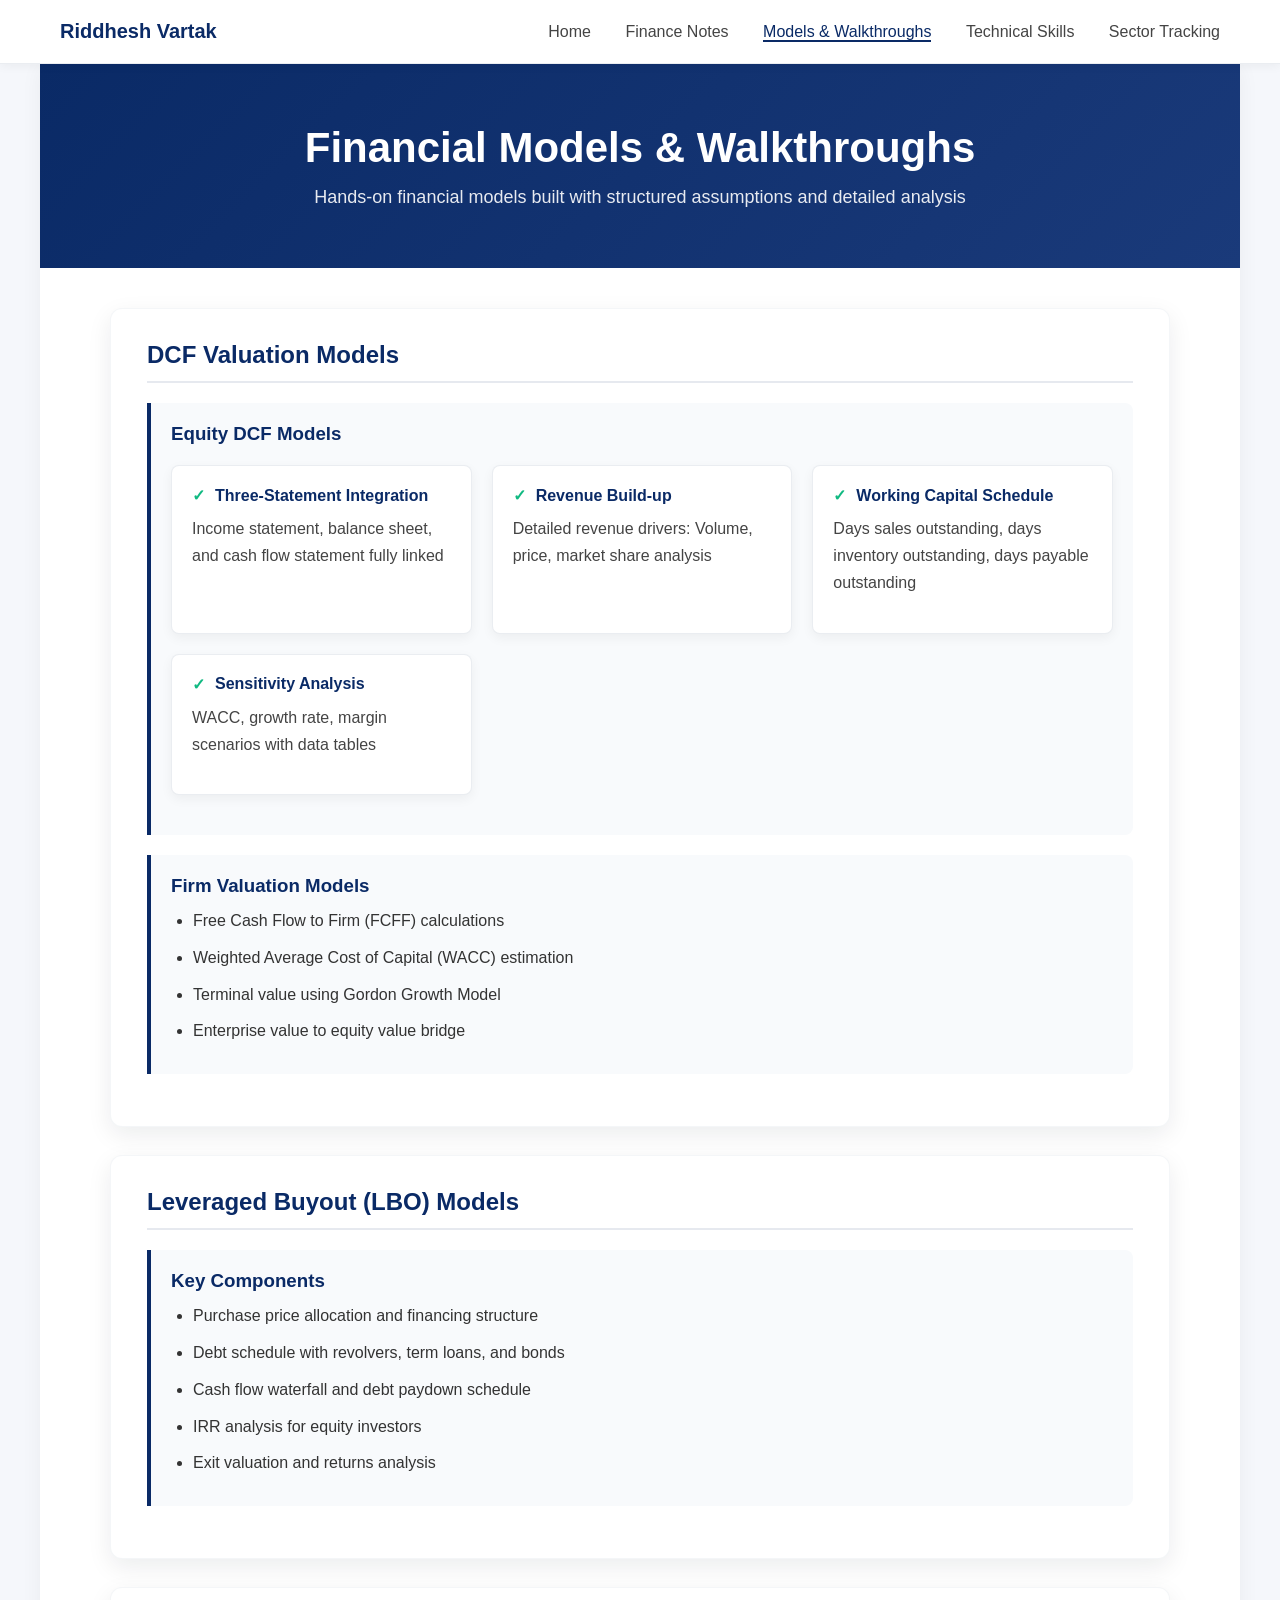
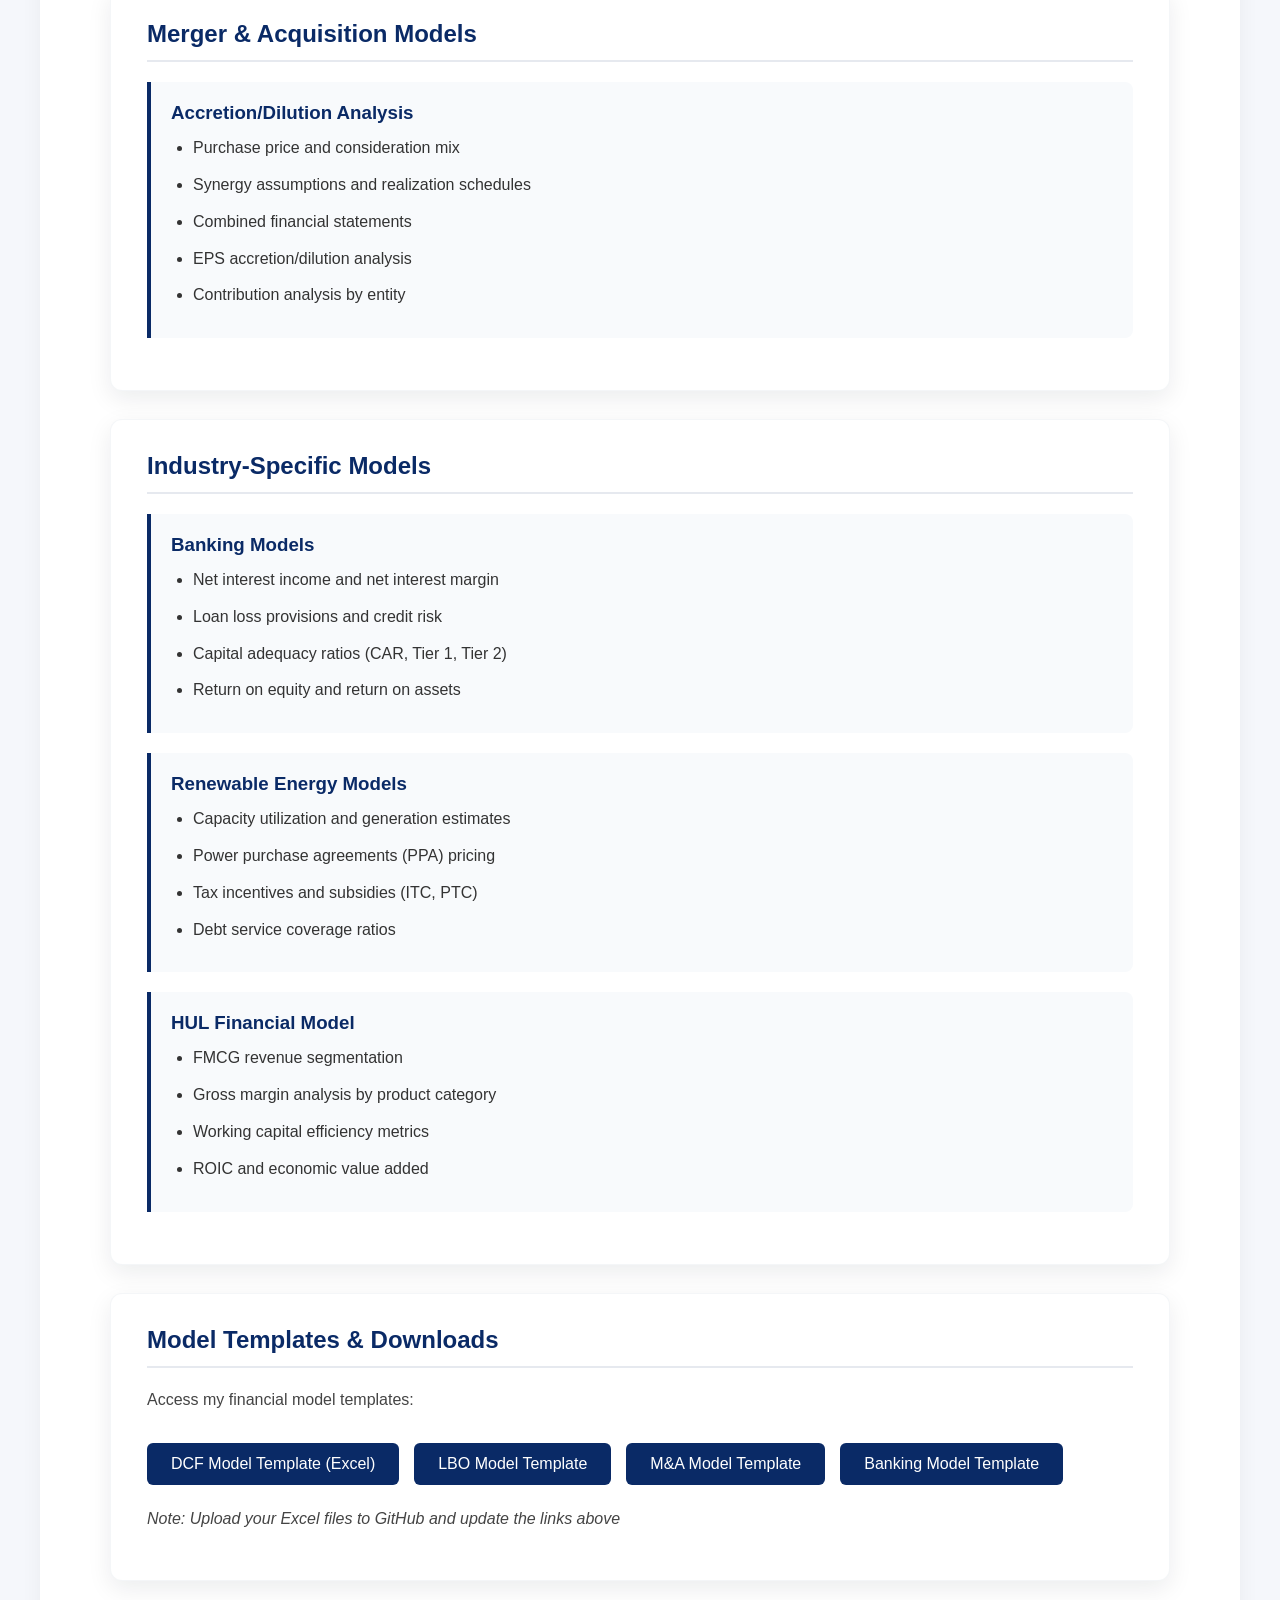
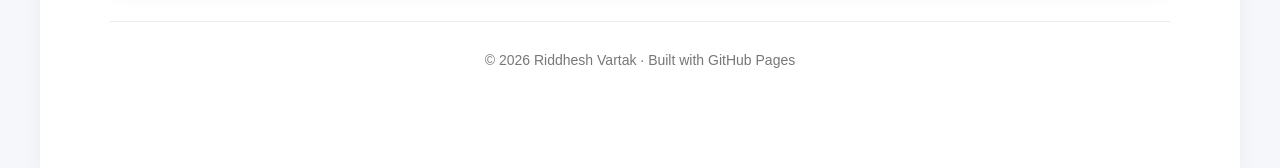
==== skills.html @ 426c2ed9 "Create skills.html" ====
<!DOCTYPE html>
<html lang="en">
<head>
  <meta charset="UTF-8">
  <title>Models & Walkthroughs | Riddhesh Vartak</title>
  <meta name="viewport" content="width=device-width, initial-scale=1.0">

  <style>
    /* COPY ALL THE CSS FROM NOTES.HTML - SAME STYLES */
    * {
      box-sizing: border-box;
      margin: 0;
      padding: 0;
    }

    body {
      font-family: 'Arial', sans-serif;
      background: #f5f7fb;
      color: #222;
    }

    /* NAVIGATION MENU */
    .main-nav {
      background: #ffffff;
      padding: 20px 0;
      border-bottom: 1px solid rgba(148, 163, 184, 0.2);
      box-shadow: 0 2px 10px rgba(0, 0, 0, 0.05);
      position: sticky;
      top: 0;
      z-index: 1000;
    }
    
    .nav-container {
      max-width: 1200px;
      margin: 0 auto;
      padding: 0 20px;
      display: flex;
      justify-content: space-between;
      align-items: center;
    }
    
    .nav-logo {
      font-size: 20px;
      font-weight: 700;
      color: #0a2a66;
      text-decoration: none;
    }
    
    .nav-links a {
      margin-left: 30px;
      color: #444;
      text-decoration: none;
      font-weight: 500;
      transition: color 0.3s;
    }
    
    .nav-links a:hover,
    .nav-links a.active {
      color: #0a2a66;
      border-bottom: 2px solid #0a2a66;
    }
    
    @media (max-width: 768px) {
      .nav-container {
        flex-direction: column;
      }
      
      .nav-links {
        margin-top: 15px;
        display: flex;
        flex-wrap: wrap;
        justify-content: center;
      }
      
      .nav-links a {
        margin: 5px 10px;
      }
    }

    /* MAIN CONTENT AREA */
    .main-content-area {
      max-width: 1200px;
      margin: 0 auto;
      background: #ffffff;
      box-shadow: 0 4px 20px rgba(0, 0, 0, 0.05);
      min-height: 80vh;
    }

    /* PAGE HEADER */
    .page-header {
      background: linear-gradient(135deg, #0a2a66 0%, #1a3a7a 100%);
      color: white;
      padding: 60px 20px;
      text-align: center;
    }

    .page-header h1 {
      font-size: 42px;
      margin-bottom: 15px;
    }

    .page-header p {
      font-size: 18px;
      opacity: 0.9;
      max-width: 700px;
      margin: 0 auto;
    }

    /* MAIN CONTENT */
    .content {
      max-width: 1100px;
      margin: 0 auto;
      padding: 40px 20px 60px;
      background: #ffffff;
    }

    .section {
      background: #ffffff;
      border-radius: 12px;
      padding: 32px 36px;
      margin-bottom: 28px;
      box-shadow: 0 8px 24px rgba(15, 23, 42, 0.08);
      border: 1px solid rgba(148, 163, 184, 0.1);
    }

    .section h2 {
      margin: 0 0 18px;
      color: #0a2a66;
      font-size: 24px;
      font-weight: 700;
      padding-bottom: 12px;
      border-bottom: 2px solid rgba(10, 42, 102, 0.1);
    }

    .section p {
      margin: 0 0 16px;
      color: #444;
      line-height: 1.7;
      font-size: 16px;
    }

    .section ul {
      margin: 8px 0 0;
      padding-left: 22px;
      line-height: 1.8;
      color: #333;
    }

    .section li {
      margin-bottom: 8px;
    }

    .section-note {
      color: #666;
      margin-bottom: 12px;
      font-size: 15px;
      font-style: italic;
    }

    .model-category {
      background: #f8fafc;
      border-left: 4px solid #0a2a66;
      padding: 20px;
      margin: 20px 0;
      border-radius: 0 8px 8px 0;
    }

    .model-category h3 {
      color: #0a2a66;
      margin-bottom: 10px;
    }

    .model-features {
      display: grid;
      grid-template-columns: repeat(auto-fit, minmax(300px, 1fr));
      gap: 20px;
      margin: 20px 0;
    }

    .feature-card {
      background: white;
      border: 1px solid rgba(148, 163, 184, 0.2);
      border-radius: 8px;
      padding: 20px;
      box-shadow: 0 4px 12px rgba(0, 0, 0, 0.05);
    }

    .feature-card h4 {
      color: #0a2a66;
      margin-bottom: 10px;
      display: flex;
      align-items: center;
      gap: 10px;
    }

    .feature-card h4::before {
      content: "✓";
      color: #10b981;
      font-weight: bold;
    }

    .download-link {
      display: inline-block;
      background: #0a2a66;
      color: white;
      padding: 12px 24px;
      border-radius: 6px;
      text-decoration: none;
      margin-top: 10px;
      font-weight: 500;
      transition: background 0.3s;
    }

    .download-link:hover {
      background: #1a3a7a;
    }

    .footer {
      text-align: center;
      color: #777;
      font-size: 14px;
      padding: 30px 0 40px;
      border-top: 1px solid rgba(148, 163, 184, 0.2);
      margin-top: 40px;
      background: #ffffff;
    }

    @media (max-width: 768px) {
      .page-header {
        padding: 40px 20px;
      }
      
      .page-header h1 {
        font-size: 32px;
      }
      
      .model-features {
        grid-template-columns: 1fr;
      }
    }
  </style>
</head>

<body>
  <!-- NAVIGATION MENU -->
  <nav class="main-nav">
    <div class="nav-container">
      <a href="index.html" class="nav-logo">Riddhesh Vartak</a>
      <div class="nav-links">
        <a href="index.html">Home</a>
        <a href="notes.html">Finance Notes</a>
        <a href="models.html" class="active">Models & Walkthroughs</a>
        <a href="skills.html">Technical Skills</a>
        <a href="sectors.html">Sector Tracking</a>
      </div>
    </div>
  </nav>

  <!-- MAIN CONTENT AREA -->
  <div class="main-content-area">
    
    <!-- PAGE HEADER -->
    <div class="page-header">
      <h1>Financial Models & Walkthroughs</h1>
      <p>Hands-on financial models built with structured assumptions and detailed analysis</p>
    </div>

    <!-- MAIN CONTENT -->
    <main class="content">
      <section class="section">
        <h2>DCF Valuation Models</h2>
        <div class="model-category">
          <h3>Equity DCF Models</h3>
          <div class="model-features">
            <div class="feature-card">
              <h4>Three-Statement Integration</h4>
              <p>Income statement, balance sheet, and cash flow statement fully linked</p>
            </div>
            <div class="feature-card">
              <h4>Revenue Build-up</h4>
              <p>Detailed revenue drivers: Volume, price, market share analysis</p>
            </div>
            <div class="feature-card">
              <h4>Working Capital Schedule</h4>
              <p>Days sales outstanding, days inventory outstanding, days payable outstanding</p>
            </div>
            <div class="feature-card">
              <h4>Sensitivity Analysis</h4>
              <p>WACC, growth rate, margin scenarios with data tables</p>
            </div>
          </div>
        </div>

        <div class="model-category">
          <h3>Firm Valuation Models</h3>
          <ul>
            <li>Free Cash Flow to Firm (FCFF) calculations</li>
            <li>Weighted Average Cost of Capital (WACC) estimation</li>
            <li>Terminal value using Gordon Growth Model</li>
            <li>Enterprise value to equity value bridge</li>
          </ul>
        </div>
      </section>

      <section class="section">
        <h2>Leveraged Buyout (LBO) Models</h2>
        <div class="model-category">
          <h3>Key Components</h3>
          <ul>
            <li>Purchase price allocation and financing structure</li>
            <li>Debt schedule with revolvers, term loans, and bonds</li>
            <li>Cash flow waterfall and debt paydown schedule</li>
            <li>IRR analysis for equity investors</li>
            <li>Exit valuation and returns analysis</li>
          </ul>
        </div>
      </section>

      <section class="section">
        <h2>Merger & Acquisition Models</h2>
        <div class="model-category">
          <h3>Accretion/Dilution Analysis</h3>
          <ul>
            <li>Purchase price and consideration mix</li>
            <li>Synergy assumptions and realization schedules</li>
            <li>Combined financial statements</li>
            <li>EPS accretion/dilution analysis</li>
            <li>Contribution analysis by entity</li>
          </ul>
        </div>
      </section>

      <section class="section">
        <h2>Industry-Specific Models</h2>
        <div class="model-category">
          <h3>Banking Models</h3>
          <ul>
            <li>Net interest income and net interest margin</li>
            <li>Loan loss provisions and credit risk</li>
            <li>Capital adequacy ratios (CAR, Tier 1, Tier 2)</li>
            <li>Return on equity and return on assets</li>
          </ul>
        </div>

        <div class="model-category">
          <h3>Renewable Energy Models</h3>
          <ul>
            <li>Capacity utilization and generation estimates</li>
            <li>Power purchase agreements (PPA) pricing</li>
            <li>Tax incentives and subsidies (ITC, PTC)</li>
            <li>Debt service coverage ratios</li>
          </ul>
        </div>

        <div class="model-category">
          <h3>HUL Financial Model</h3>
          <ul>
            <li>FMCG revenue segmentation</li>
            <li>Gross margin analysis by product category</li>
            <li>Working capital efficiency metrics</li>
            <li>ROIC and economic value added</li>
          </ul>
        </div>
      </section>

      <section class="section">
        <h2>Model Templates & Downloads</h2>
        <p>Access my financial model templates:</p>
        <div style="display: flex; gap: 15px; flex-wrap: wrap; margin-top: 20px;">
          <a href="#" class="download-link">DCF Model Template (Excel)</a>
          <a href="#" class="download-link">LBO Model Template</a>
          <a href="#" class="download-link">M&A Model Template</a>
          <a href="#" class="download-link">Banking Model Template</a>
        </div>
        <p class="section-note" style="margin-top: 20px;">Note: Upload your Excel files to GitHub and update the links above</p>
      </section>

      <div class="footer">
        © 2026 Riddhesh Vartak · Built with GitHub Pages
      </div>
    </main>
  </div>
</body>
</html>
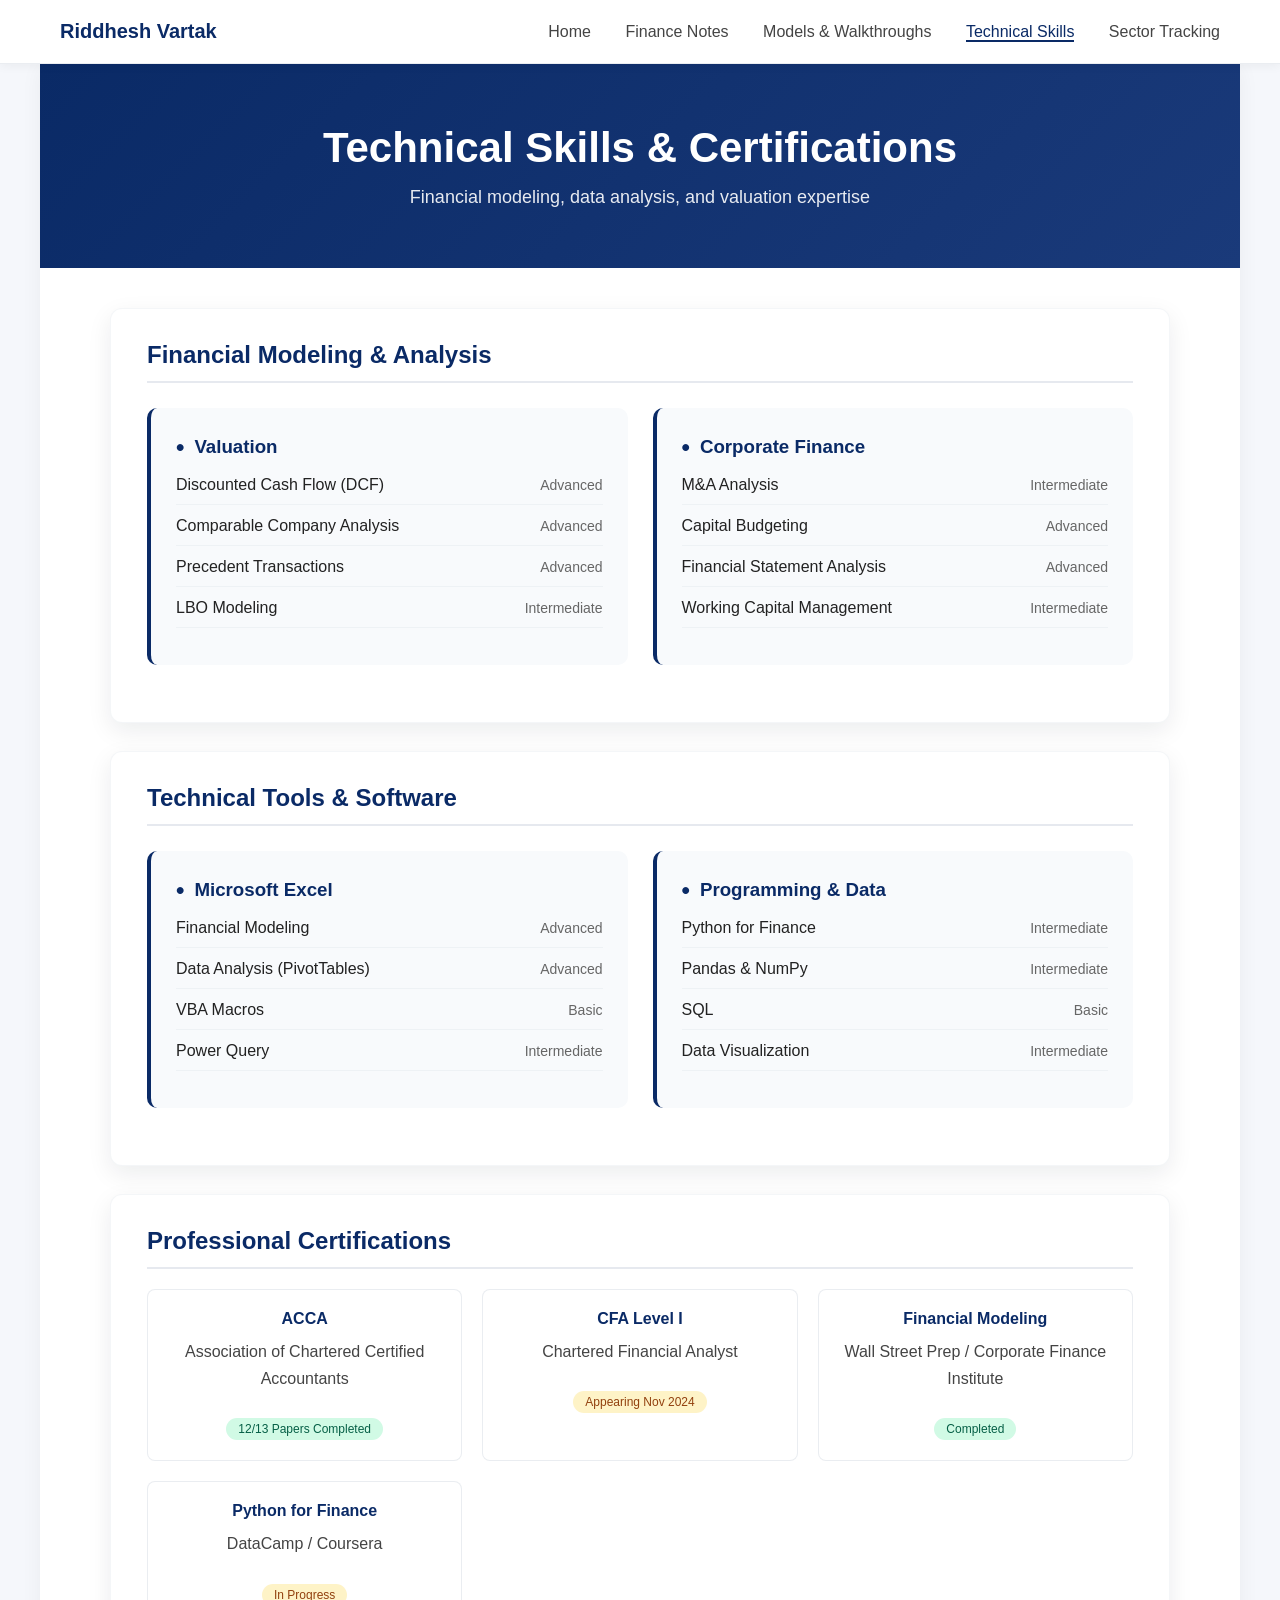
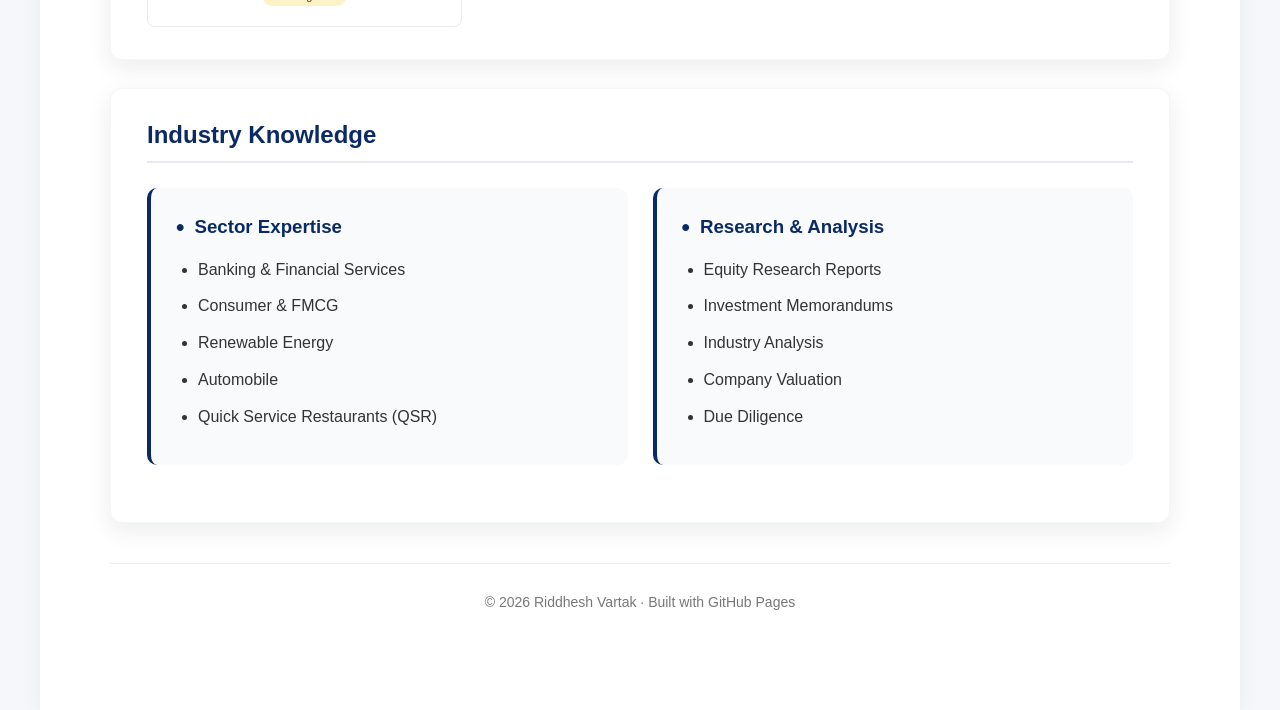
==== commit 990d44ba: "Update skills.html" ====
--- a/skills.html
+++ b/skills.html
@@ -2,7 +2,7 @@
 <html lang="en">
 <head>
   <meta charset="UTF-8">
-  <title>Models & Walkthroughs | Riddhesh Vartak</title>
+  <title>Technical Skills | Riddhesh Vartak</title>
   <meta name="viewport" content="width=device-width, initial-scale=1.0">
 
   <style>
@@ -150,69 +150,94 @@
       margin-bottom: 8px;
     }
 
-    .section-note {
-      color: #666;
-      margin-bottom: 12px;
-      font-size: 15px;
-      font-style: italic;
-    }
-
-    .model-category {
-      background: #f8fafc;
-      border-left: 4px solid #0a2a66;
-      padding: 20px;
-      margin: 20px 0;
-      border-radius: 0 8px 8px 0;
-    }
-
-    .model-category h3 {
-      color: #0a2a66;
-      margin-bottom: 10px;
-    }
-
-    .model-features {
+    .skills-grid {
       display: grid;
       grid-template-columns: repeat(auto-fit, minmax(300px, 1fr));
+      gap: 25px;
+      margin: 25px 0;
+    }
+
+    .skill-category {
+      background: #f8fafc;
+      border-radius: 10px;
+      padding: 25px;
+      border-left: 4px solid #0a2a66;
+    }
+
+    .skill-category h3 {
+      color: #0a2a66;
+      margin-bottom: 15px;
+      display: flex;
+      align-items: center;
+      gap: 10px;
+    }
+
+    .skill-category h3::before {
+      content: "•";
+      color: #0a2a66;
+      font-size: 24px;
+    }
+
+    .skill-item {
+      display: flex;
+      justify-content: space-between;
+      align-items: center;
+      margin: 12px 0;
+      padding-bottom: 10px;
+      border-bottom: 1px solid rgba(148, 163, 184, 0.1);
+    }
+
+    .skill-name {
+      font-weight: 500;
+    }
+
+    .skill-level {
+      color: #666;
+      font-size: 14px;
+    }
+
+    .certifications {
+      display: grid;
+      grid-template-columns: repeat(auto-fit, minmax(250px, 1fr));
       gap: 20px;
-      margin: 20px 0;
-    }
-
-    .feature-card {
+      margin-top: 20px;
+    }
+
+    .cert-card {
       background: white;
       border: 1px solid rgba(148, 163, 184, 0.2);
       border-radius: 8px;
       padding: 20px;
-      box-shadow: 0 4px 12px rgba(0, 0, 0, 0.05);
-    }
-
-    .feature-card h4 {
+      text-align: center;
+    }
+
+    .cert-card h4 {
       color: #0a2a66;
       margin-bottom: 10px;
-      display: flex;
-      align-items: center;
-      gap: 10px;
-    }
-
-    .feature-card h4::before {
-      content: "✓";
-      color: #10b981;
-      font-weight: bold;
-    }
-
-    .download-link {
+    }
+
+    .cert-card .status {
       display: inline-block;
-      background: #0a2a66;
-      color: white;
-      padding: 12px 24px;
-      border-radius: 6px;
-      text-decoration: none;
+      padding: 4px 12px;
+      border-radius: 20px;
+      font-size: 12px;
+      font-weight: 500;
       margin-top: 10px;
-      font-weight: 500;
-      transition: background 0.3s;
-    }
-
-    .download-link:hover {
-      background: #1a3a7a;
+    }
+
+    .status.completed {
+      background: #d1fae5;
+      color: #065f46;
+    }
+
+    .status.in-progress {
+      background: #fef3c7;
+      color: #92400e;
+    }
+
+    .status.planned {
+      background: #e0e7ff;
+      color: #3730a3;
     }
 
     .footer {
@@ -234,7 +259,11 @@
         font-size: 32px;
       }
       
-      .model-features {
+      .skills-grid {
+        grid-template-columns: 1fr;
+      }
+      
+      .certifications {
         grid-template-columns: 1fr;
       }
     }
@@ -249,8 +278,8 @@
       <div class="nav-links">
         <a href="index.html">Home</a>
         <a href="notes.html">Finance Notes</a>
-        <a href="models.html" class="active">Models & Walkthroughs</a>
-        <a href="skills.html">Technical Skills</a>
+        <a href="models.html">Models & Walkthroughs</a>
+        <a href="skills.html" class="active">Technical Skills</a>
         <a href="sectors.html">Sector Tracking</a>
       </div>
     </div>
@@ -261,118 +290,156 @@
     
     <!-- PAGE HEADER -->
     <div class="page-header">
-      <h1>Financial Models & Walkthroughs</h1>
-      <p>Hands-on financial models built with structured assumptions and detailed analysis</p>
+      <h1>Technical Skills & Certifications</h1>
+      <p>Financial modeling, data analysis, and valuation expertise</p>
     </div>
 
     <!-- MAIN CONTENT -->
     <main class="content">
       <section class="section">
-        <h2>DCF Valuation Models</h2>
-        <div class="model-category">
-          <h3>Equity DCF Models</h3>
-          <div class="model-features">
-            <div class="feature-card">
-              <h4>Three-Statement Integration</h4>
-              <p>Income statement, balance sheet, and cash flow statement fully linked</p>
-            </div>
-            <div class="feature-card">
-              <h4>Revenue Build-up</h4>
-              <p>Detailed revenue drivers: Volume, price, market share analysis</p>
-            </div>
-            <div class="feature-card">
-              <h4>Working Capital Schedule</h4>
-              <p>Days sales outstanding, days inventory outstanding, days payable outstanding</p>
-            </div>
-            <div class="feature-card">
-              <h4>Sensitivity Analysis</h4>
-              <p>WACC, growth rate, margin scenarios with data tables</p>
-            </div>
-          </div>
-        </div>
-
-        <div class="model-category">
-          <h3>Firm Valuation Models</h3>
-          <ul>
-            <li>Free Cash Flow to Firm (FCFF) calculations</li>
-            <li>Weighted Average Cost of Capital (WACC) estimation</li>
-            <li>Terminal value using Gordon Growth Model</li>
-            <li>Enterprise value to equity value bridge</li>
-          </ul>
+        <h2>Financial Modeling & Analysis</h2>
+        <div class="skills-grid">
+          <div class="skill-category">
+            <h3>Valuation</h3>
+            <div class="skill-item">
+              <span class="skill-name">Discounted Cash Flow (DCF)</span>
+              <span class="skill-level">Advanced</span>
+            </div>
+            <div class="skill-item">
+              <span class="skill-name">Comparable Company Analysis</span>
+              <span class="skill-level">Advanced</span>
+            </div>
+            <div class="skill-item">
+              <span class="skill-name">Precedent Transactions</span>
+              <span class="skill-level">Advanced</span>
+            </div>
+            <div class="skill-item">
+              <span class="skill-name">LBO Modeling</span>
+              <span class="skill-level">Intermediate</span>
+            </div>
+          </div>
+
+          <div class="skill-category">
+            <h3>Corporate Finance</h3>
+            <div class="skill-item">
+              <span class="skill-name">M&A Analysis</span>
+              <span class="skill-level">Intermediate</span>
+            </div>
+            <div class="skill-item">
+              <span class="skill-name">Capital Budgeting</span>
+              <span class="skill-level">Advanced</span>
+            </div>
+            <div class="skill-item">
+              <span class="skill-name">Financial Statement Analysis</span>
+              <span class="skill-level">Advanced</span>
+            </div>
+            <div class="skill-item">
+              <span class="skill-name">Working Capital Management</span>
+              <span class="skill-level">Intermediate</span>
+            </div>
+          </div>
         </div>
       </section>
 
       <section class="section">
-        <h2>Leveraged Buyout (LBO) Models</h2>
-        <div class="model-category">
-          <h3>Key Components</h3>
-          <ul>
-            <li>Purchase price allocation and financing structure</li>
-            <li>Debt schedule with revolvers, term loans, and bonds</li>
-            <li>Cash flow waterfall and debt paydown schedule</li>
-            <li>IRR analysis for equity investors</li>
-            <li>Exit valuation and returns analysis</li>
-          </ul>
+        <h2>Technical Tools & Software</h2>
+        <div class="skills-grid">
+          <div class="skill-category">
+            <h3>Microsoft Excel</h3>
+            <div class="skill-item">
+              <span class="skill-name">Financial Modeling</span>
+              <span class="skill-level">Advanced</span>
+            </div>
+            <div class="skill-item">
+              <span class="skill-name">Data Analysis (PivotTables)</span>
+              <span class="skill-level">Advanced</span>
+            </div>
+            <div class="skill-item">
+              <span class="skill-name">VBA Macros</span>
+              <span class="skill-level">Basic</span>
+            </div>
+            <div class="skill-item">
+              <span class="skill-name">Power Query</span>
+              <span class="skill-level">Intermediate</span>
+            </div>
+          </div>
+
+          <div class="skill-category">
+            <h3>Programming & Data</h3>
+            <div class="skill-item">
+              <span class="skill-name">Python for Finance</span>
+              <span class="skill-level">Intermediate</span>
+            </div>
+            <div class="skill-item">
+              <span class="skill-name">Pandas & NumPy</span>
+              <span class="skill-level">Intermediate</span>
+            </div>
+            <div class="skill-item">
+              <span class="skill-name">SQL</span>
+              <span class="skill-level">Basic</span>
+            </div>
+            <div class="skill-item">
+              <span class="skill-name">Data Visualization</span>
+              <span class="skill-level">Intermediate</span>
+            </div>
+          </div>
         </div>
       </section>
 
       <section class="section">
-        <h2>Merger & Acquisition Models</h2>
-        <div class="model-category">
-          <h3>Accretion/Dilution Analysis</h3>
-          <ul>
-            <li>Purchase price and consideration mix</li>
-            <li>Synergy assumptions and realization schedules</li>
-            <li>Combined financial statements</li>
-            <li>EPS accretion/dilution analysis</li>
-            <li>Contribution analysis by entity</li>
-          </ul>
+        <h2>Professional Certifications</h2>
+        <div class="certifications">
+          <div class="cert-card">
+            <h4>ACCA</h4>
+            <p>Association of Chartered Certified Accountants</p>
+            <span class="status completed">12/13 Papers Completed</span>
+          </div>
+          
+          <div class="cert-card">
+            <h4>CFA Level I</h4>
+            <p>Chartered Financial Analyst</p>
+            <span class="status in-progress">Appearing Nov 2024</span>
+          </div>
+          
+          <div class="cert-card">
+            <h4>Financial Modeling</h4>
+            <p>Wall Street Prep / Corporate Finance Institute</p>
+            <span class="status completed">Completed</span>
+          </div>
+          
+          <div class="cert-card">
+            <h4>Python for Finance</h4>
+            <p>DataCamp / Coursera</p>
+            <span class="status in-progress">In Progress</span>
+          </div>
         </div>
       </section>
 
       <section class="section">
-        <h2>Industry-Specific Models</h2>
-        <div class="model-category">
-          <h3>Banking Models</h3>
-          <ul>
-            <li>Net interest income and net interest margin</li>
-            <li>Loan loss provisions and credit risk</li>
-            <li>Capital adequacy ratios (CAR, Tier 1, Tier 2)</li>
-            <li>Return on equity and return on assets</li>
-          </ul>
+        <h2>Industry Knowledge</h2>
+        <div class="skills-grid">
+          <div class="skill-category">
+            <h3>Sector Expertise</h3>
+            <ul>
+              <li>Banking & Financial Services</li>
+              <li>Consumer & FMCG</li>
+              <li>Renewable Energy</li>
+              <li>Automobile</li>
+              <li>Quick Service Restaurants (QSR)</li>
+            </ul>
+          </div>
+
+          <div class="skill-category">
+            <h3>Research & Analysis</h3>
+            <ul>
+              <li>Equity Research Reports</li>
+              <li>Investment Memorandums</li>
+              <li>Industry Analysis</li>
+              <li>Company Valuation</li>
+              <li>Due Diligence</li>
+            </ul>
+          </div>
         </div>
-
-        <div class="model-category">
-          <h3>Renewable Energy Models</h3>
-          <ul>
-            <li>Capacity utilization and generation estimates</li>
-            <li>Power purchase agreements (PPA) pricing</li>
-            <li>Tax incentives and subsidies (ITC, PTC)</li>
-            <li>Debt service coverage ratios</li>
-          </ul>
-        </div>
-
-        <div class="model-category">
-          <h3>HUL Financial Model</h3>
-          <ul>
-            <li>FMCG revenue segmentation</li>
-            <li>Gross margin analysis by product category</li>
-            <li>Working capital efficiency metrics</li>
-            <li>ROIC and economic value added</li>
-          </ul>
-        </div>
-      </section>
-
-      <section class="section">
-        <h2>Model Templates & Downloads</h2>
-        <p>Access my financial model templates:</p>
-        <div style="display: flex; gap: 15px; flex-wrap: wrap; margin-top: 20px;">
-          <a href="#" class="download-link">DCF Model Template (Excel)</a>
-          <a href="#" class="download-link">LBO Model Template</a>
-          <a href="#" class="download-link">M&A Model Template</a>
-          <a href="#" class="download-link">Banking Model Template</a>
-        </div>
-        <p class="section-note" style="margin-top: 20px;">Note: Upload your Excel files to GitHub and update the links above</p>
       </section>
 
       <div class="footer">
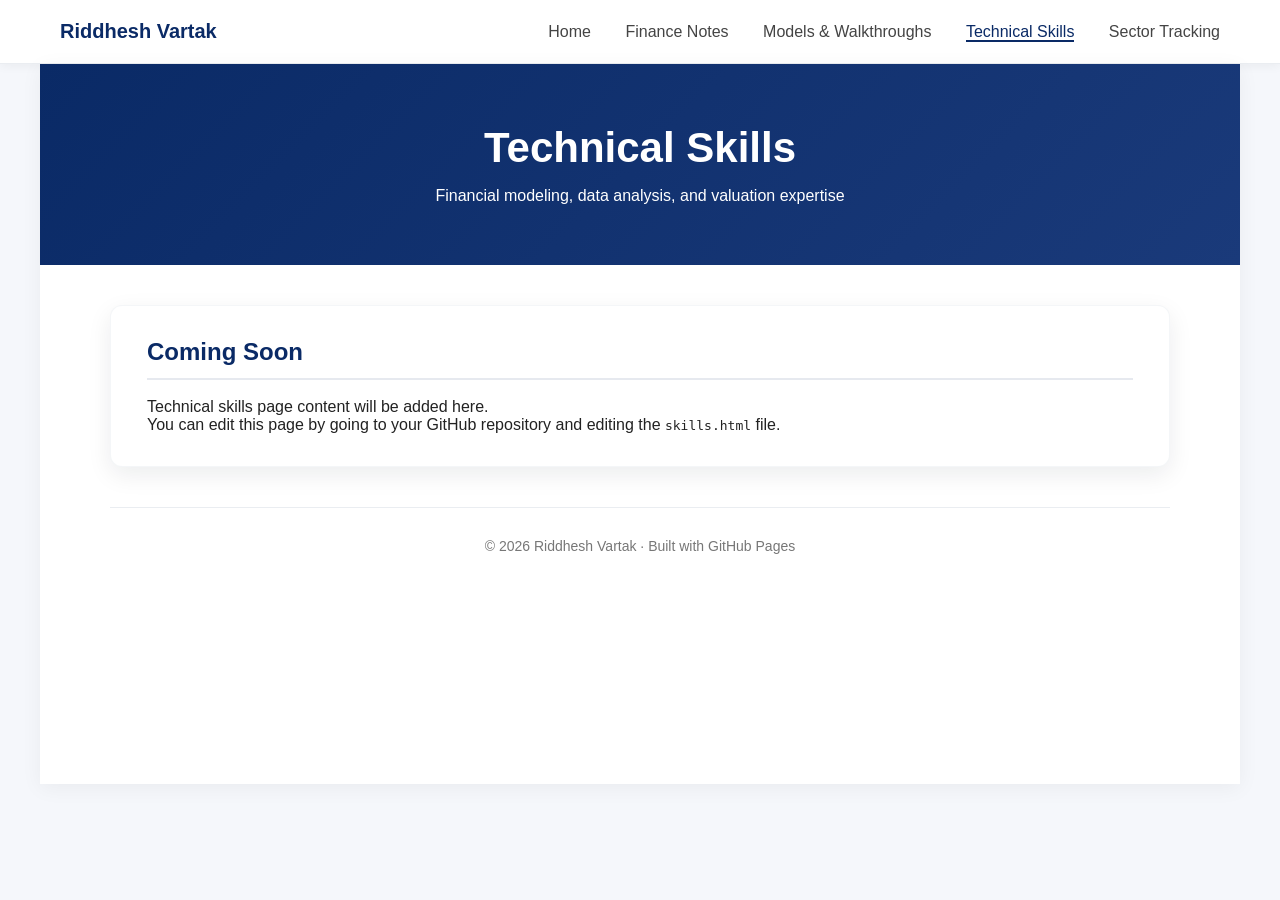
==== commit 99660d9f: "Update skills.html" ====
--- a/skills.html
+++ b/skills.html
@@ -4,274 +4,24 @@
   <meta charset="UTF-8">
   <title>Technical Skills | Riddhesh Vartak</title>
   <meta name="viewport" content="width=device-width, initial-scale=1.0">
-
   <style>
-    /* COPY ALL THE CSS FROM NOTES.HTML - SAME STYLES */
-    * {
-      box-sizing: border-box;
-      margin: 0;
-      padding: 0;
-    }
-
-    body {
-      font-family: 'Arial', sans-serif;
-      background: #f5f7fb;
-      color: #222;
-    }
-
-    /* NAVIGATION MENU */
-    .main-nav {
-      background: #ffffff;
-      padding: 20px 0;
-      border-bottom: 1px solid rgba(148, 163, 184, 0.2);
-      box-shadow: 0 2px 10px rgba(0, 0, 0, 0.05);
-      position: sticky;
-      top: 0;
-      z-index: 1000;
-    }
-    
-    .nav-container {
-      max-width: 1200px;
-      margin: 0 auto;
-      padding: 0 20px;
-      display: flex;
-      justify-content: space-between;
-      align-items: center;
-    }
-    
-    .nav-logo {
-      font-size: 20px;
-      font-weight: 700;
-      color: #0a2a66;
-      text-decoration: none;
-    }
-    
-    .nav-links a {
-      margin-left: 30px;
-      color: #444;
-      text-decoration: none;
-      font-weight: 500;
-      transition: color 0.3s;
-    }
-    
-    .nav-links a:hover,
-    .nav-links a.active {
-      color: #0a2a66;
-      border-bottom: 2px solid #0a2a66;
-    }
-    
-    @media (max-width: 768px) {
-      .nav-container {
-        flex-direction: column;
-      }
-      
-      .nav-links {
-        margin-top: 15px;
-        display: flex;
-        flex-wrap: wrap;
-        justify-content: center;
-      }
-      
-      .nav-links a {
-        margin: 5px 10px;
-      }
-    }
-
-    /* MAIN CONTENT AREA */
-    .main-content-area {
-      max-width: 1200px;
-      margin: 0 auto;
-      background: #ffffff;
-      box-shadow: 0 4px 20px rgba(0, 0, 0, 0.05);
-      min-height: 80vh;
-    }
-
-    /* PAGE HEADER */
-    .page-header {
-      background: linear-gradient(135deg, #0a2a66 0%, #1a3a7a 100%);
-      color: white;
-      padding: 60px 20px;
-      text-align: center;
-    }
-
-    .page-header h1 {
-      font-size: 42px;
-      margin-bottom: 15px;
-    }
-
-    .page-header p {
-      font-size: 18px;
-      opacity: 0.9;
-      max-width: 700px;
-      margin: 0 auto;
-    }
-
-    /* MAIN CONTENT */
-    .content {
-      max-width: 1100px;
-      margin: 0 auto;
-      padding: 40px 20px 60px;
-      background: #ffffff;
-    }
-
-    .section {
-      background: #ffffff;
-      border-radius: 12px;
-      padding: 32px 36px;
-      margin-bottom: 28px;
-      box-shadow: 0 8px 24px rgba(15, 23, 42, 0.08);
-      border: 1px solid rgba(148, 163, 184, 0.1);
-    }
-
-    .section h2 {
-      margin: 0 0 18px;
-      color: #0a2a66;
-      font-size: 24px;
-      font-weight: 700;
-      padding-bottom: 12px;
-      border-bottom: 2px solid rgba(10, 42, 102, 0.1);
-    }
-
-    .section p {
-      margin: 0 0 16px;
-      color: #444;
-      line-height: 1.7;
-      font-size: 16px;
-    }
-
-    .section ul {
-      margin: 8px 0 0;
-      padding-left: 22px;
-      line-height: 1.8;
-      color: #333;
-    }
-
-    .section li {
-      margin-bottom: 8px;
-    }
-
-    .skills-grid {
-      display: grid;
-      grid-template-columns: repeat(auto-fit, minmax(300px, 1fr));
-      gap: 25px;
-      margin: 25px 0;
-    }
-
-    .skill-category {
-      background: #f8fafc;
-      border-radius: 10px;
-      padding: 25px;
-      border-left: 4px solid #0a2a66;
-    }
-
-    .skill-category h3 {
-      color: #0a2a66;
-      margin-bottom: 15px;
-      display: flex;
-      align-items: center;
-      gap: 10px;
-    }
-
-    .skill-category h3::before {
-      content: "•";
-      color: #0a2a66;
-      font-size: 24px;
-    }
-
-    .skill-item {
-      display: flex;
-      justify-content: space-between;
-      align-items: center;
-      margin: 12px 0;
-      padding-bottom: 10px;
-      border-bottom: 1px solid rgba(148, 163, 184, 0.1);
-    }
-
-    .skill-name {
-      font-weight: 500;
-    }
-
-    .skill-level {
-      color: #666;
-      font-size: 14px;
-    }
-
-    .certifications {
-      display: grid;
-      grid-template-columns: repeat(auto-fit, minmax(250px, 1fr));
-      gap: 20px;
-      margin-top: 20px;
-    }
-
-    .cert-card {
-      background: white;
-      border: 1px solid rgba(148, 163, 184, 0.2);
-      border-radius: 8px;
-      padding: 20px;
-      text-align: center;
-    }
-
-    .cert-card h4 {
-      color: #0a2a66;
-      margin-bottom: 10px;
-    }
-
-    .cert-card .status {
-      display: inline-block;
-      padding: 4px 12px;
-      border-radius: 20px;
-      font-size: 12px;
-      font-weight: 500;
-      margin-top: 10px;
-    }
-
-    .status.completed {
-      background: #d1fae5;
-      color: #065f46;
-    }
-
-    .status.in-progress {
-      background: #fef3c7;
-      color: #92400e;
-    }
-
-    .status.planned {
-      background: #e0e7ff;
-      color: #3730a3;
-    }
-
-    .footer {
-      text-align: center;
-      color: #777;
-      font-size: 14px;
-      padding: 30px 0 40px;
-      border-top: 1px solid rgba(148, 163, 184, 0.2);
-      margin-top: 40px;
-      background: #ffffff;
-    }
-
-    @media (max-width: 768px) {
-      .page-header {
-        padding: 40px 20px;
-      }
-      
-      .page-header h1 {
-        font-size: 32px;
-      }
-      
-      .skills-grid {
-        grid-template-columns: 1fr;
-      }
-      
-      .certifications {
-        grid-template-columns: 1fr;
-      }
-    }
+    * { box-sizing: border-box; margin: 0; padding: 0; }
+    body { font-family: Arial, sans-serif; background: #f5f7fb; color: #222; }
+    .main-nav { background: #ffffff; padding: 20px 0; border-bottom: 1px solid rgba(148, 163, 184, 0.2); box-shadow: 0 2px 10px rgba(0, 0, 0, 0.05); }
+    .nav-container { max-width: 1200px; margin: 0 auto; padding: 0 20px; display: flex; justify-content: space-between; align-items: center; }
+    .nav-logo { font-size: 20px; font-weight: 700; color: #0a2a66; text-decoration: none; }
+    .nav-links a { margin-left: 30px; color: #444; text-decoration: none; font-weight: 500; }
+    .nav-links a:hover, .nav-links a.active { color: #0a2a66; border-bottom: 2px solid #0a2a66; }
+    .main-content-area { max-width: 1200px; margin: 0 auto; background: #ffffff; box-shadow: 0 4px 20px rgba(0, 0, 0, 0.05); min-height: 80vh; }
+    .page-header { background: linear-gradient(135deg, #0a2a66 0%, #1a3a7a 100%); color: white; padding: 60px 20px; text-align: center; }
+    .page-header h1 { font-size: 42px; margin-bottom: 15px; }
+    .content { max-width: 1100px; margin: 0 auto; padding: 40px 20px 60px; }
+    .section { background: #ffffff; border-radius: 12px; padding: 32px 36px; margin-bottom: 28px; box-shadow: 0 8px 24px rgba(15, 23, 42, 0.08); border: 1px solid rgba(148, 163, 184, 0.1); }
+    .section h2 { margin: 0 0 18px; color: #0a2a66; font-size: 24px; font-weight: 700; padding-bottom: 12px; border-bottom: 2px solid rgba(10, 42, 102, 0.1); }
+    .footer { text-align: center; color: #777; font-size: 14px; padding: 30px 0 40px; border-top: 1px solid rgba(148, 163, 184, 0.2); margin-top: 40px; }
   </style>
 </head>
-
 <body>
-  <!-- NAVIGATION MENU -->
   <nav class="main-nav">
     <div class="nav-container">
       <a href="index.html" class="nav-logo">Riddhesh Vartak</a>
@@ -284,164 +34,20 @@
       </div>
     </div>
   </nav>
-
-  <!-- MAIN CONTENT AREA -->
+  
   <div class="main-content-area">
-    
-    <!-- PAGE HEADER -->
     <div class="page-header">
-      <h1>Technical Skills & Certifications</h1>
+      <h1>Technical Skills</h1>
       <p>Financial modeling, data analysis, and valuation expertise</p>
     </div>
-
-    <!-- MAIN CONTENT -->
+    
     <main class="content">
       <section class="section">
-        <h2>Financial Modeling & Analysis</h2>
-        <div class="skills-grid">
-          <div class="skill-category">
-            <h3>Valuation</h3>
-            <div class="skill-item">
-              <span class="skill-name">Discounted Cash Flow (DCF)</span>
-              <span class="skill-level">Advanced</span>
-            </div>
-            <div class="skill-item">
-              <span class="skill-name">Comparable Company Analysis</span>
-              <span class="skill-level">Advanced</span>
-            </div>
-            <div class="skill-item">
-              <span class="skill-name">Precedent Transactions</span>
-              <span class="skill-level">Advanced</span>
-            </div>
-            <div class="skill-item">
-              <span class="skill-name">LBO Modeling</span>
-              <span class="skill-level">Intermediate</span>
-            </div>
-          </div>
-
-          <div class="skill-category">
-            <h3>Corporate Finance</h3>
-            <div class="skill-item">
-              <span class="skill-name">M&A Analysis</span>
-              <span class="skill-level">Intermediate</span>
-            </div>
-            <div class="skill-item">
-              <span class="skill-name">Capital Budgeting</span>
-              <span class="skill-level">Advanced</span>
-            </div>
-            <div class="skill-item">
-              <span class="skill-name">Financial Statement Analysis</span>
-              <span class="skill-level">Advanced</span>
-            </div>
-            <div class="skill-item">
-              <span class="skill-name">Working Capital Management</span>
-              <span class="skill-level">Intermediate</span>
-            </div>
-          </div>
-        </div>
+        <h2>Coming Soon</h2>
+        <p>Technical skills page content will be added here.</p>
+        <p>You can edit this page by going to your GitHub repository and editing the <code>skills.html</code> file.</p>
       </section>
-
-      <section class="section">
-        <h2>Technical Tools & Software</h2>
-        <div class="skills-grid">
-          <div class="skill-category">
-            <h3>Microsoft Excel</h3>
-            <div class="skill-item">
-              <span class="skill-name">Financial Modeling</span>
-              <span class="skill-level">Advanced</span>
-            </div>
-            <div class="skill-item">
-              <span class="skill-name">Data Analysis (PivotTables)</span>
-              <span class="skill-level">Advanced</span>
-            </div>
-            <div class="skill-item">
-              <span class="skill-name">VBA Macros</span>
-              <span class="skill-level">Basic</span>
-            </div>
-            <div class="skill-item">
-              <span class="skill-name">Power Query</span>
-              <span class="skill-level">Intermediate</span>
-            </div>
-          </div>
-
-          <div class="skill-category">
-            <h3>Programming & Data</h3>
-            <div class="skill-item">
-              <span class="skill-name">Python for Finance</span>
-              <span class="skill-level">Intermediate</span>
-            </div>
-            <div class="skill-item">
-              <span class="skill-name">Pandas & NumPy</span>
-              <span class="skill-level">Intermediate</span>
-            </div>
-            <div class="skill-item">
-              <span class="skill-name">SQL</span>
-              <span class="skill-level">Basic</span>
-            </div>
-            <div class="skill-item">
-              <span class="skill-name">Data Visualization</span>
-              <span class="skill-level">Intermediate</span>
-            </div>
-          </div>
-        </div>
-      </section>
-
-      <section class="section">
-        <h2>Professional Certifications</h2>
-        <div class="certifications">
-          <div class="cert-card">
-            <h4>ACCA</h4>
-            <p>Association of Chartered Certified Accountants</p>
-            <span class="status completed">12/13 Papers Completed</span>
-          </div>
-          
-          <div class="cert-card">
-            <h4>CFA Level I</h4>
-            <p>Chartered Financial Analyst</p>
-            <span class="status in-progress">Appearing Nov 2024</span>
-          </div>
-          
-          <div class="cert-card">
-            <h4>Financial Modeling</h4>
-            <p>Wall Street Prep / Corporate Finance Institute</p>
-            <span class="status completed">Completed</span>
-          </div>
-          
-          <div class="cert-card">
-            <h4>Python for Finance</h4>
-            <p>DataCamp / Coursera</p>
-            <span class="status in-progress">In Progress</span>
-          </div>
-        </div>
-      </section>
-
-      <section class="section">
-        <h2>Industry Knowledge</h2>
-        <div class="skills-grid">
-          <div class="skill-category">
-            <h3>Sector Expertise</h3>
-            <ul>
-              <li>Banking & Financial Services</li>
-              <li>Consumer & FMCG</li>
-              <li>Renewable Energy</li>
-              <li>Automobile</li>
-              <li>Quick Service Restaurants (QSR)</li>
-            </ul>
-          </div>
-
-          <div class="skill-category">
-            <h3>Research & Analysis</h3>
-            <ul>
-              <li>Equity Research Reports</li>
-              <li>Investment Memorandums</li>
-              <li>Industry Analysis</li>
-              <li>Company Valuation</li>
-              <li>Due Diligence</li>
-            </ul>
-          </div>
-        </div>
-      </section>
-
+      
       <div class="footer">
         © 2026 Riddhesh Vartak · Built with GitHub Pages
       </div>
